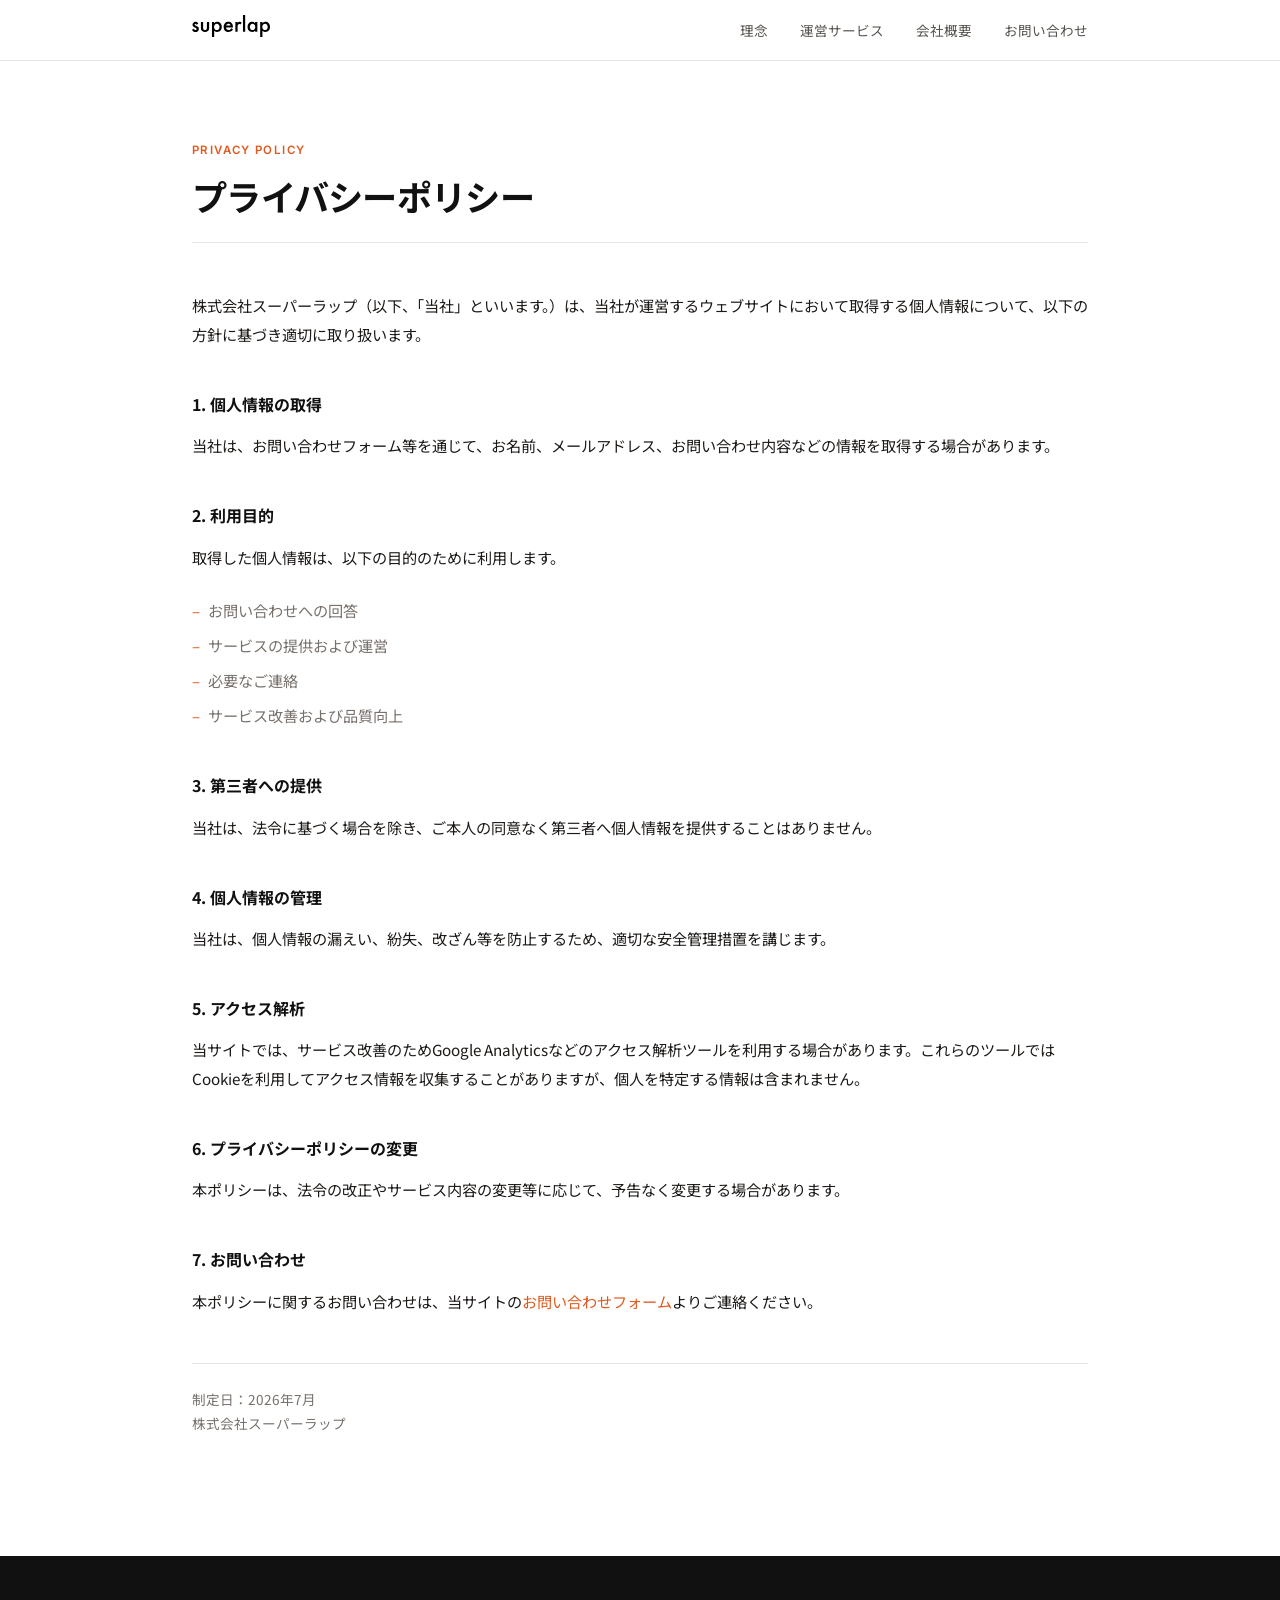
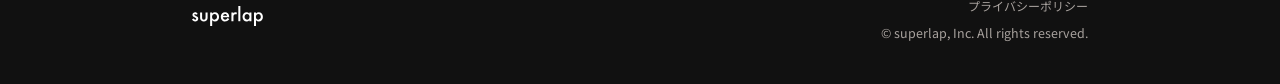
==== privacy.html @ c79fe544 "Add privacy policy page and footer link - privacy.html 新規作成（既存デザインと統一、スマホ対応） - ページタイトル: プライバシーポリシー |" ====
<!DOCTYPE html>
<html lang="ja">
<head>
<meta charset="UTF-8">
<meta name="viewport" content="width=device-width, initial-scale=1.0">
<title>プライバシーポリシー | スーパーラップ</title>
<link rel="icon" href="/favicon.ico" sizes="48x48">
<link rel="icon" type="image/svg+xml" href="assets/logo/superlap_favicon.svg">
<link rel="icon" type="image/png" sizes="32x32" href="/favicon-32x32.png">
<link rel="apple-touch-icon" href="/apple-touch-icon.png">
<style>
  @import url('https://fonts.googleapis.com/css2?family=Noto+Sans+JP:wght@400;500;700&family=Inter:wght@400;500;600;700&display=swap');

  *, *::before, *::after { margin: 0; padding: 0; box-sizing: border-box; }

  :root {
    --black: #111111;
    --white: #ffffff;
    --off-white: #f7f7f5;
    --orange: #e05a1e;
    --orange-light: #f5f0ec;
    --gray-100: #f5f5f4;
    --gray-200: #e7e5e4;
    --gray-400: #a8a29e;
    --gray-600: #57534e;
    --gray-800: #292524;
    --text: #1c1917;
    --text-muted: #78716c;
    --border: #e7e5e4;
    --max-width: 960px;
    --gutter: 2rem;
  }

  html { scroll-behavior: smooth; }

  body {
    font-family: 'Noto Sans JP', 'Inter', sans-serif;
    background: var(--white);
    color: var(--text);
    line-height: 1.7;
    -webkit-font-smoothing: antialiased;
  }

  /* ========== NAV ========== */
  nav {
    position: sticky;
    top: 0;
    z-index: 100;
    background: rgba(255,255,255,0.95);
    backdrop-filter: blur(8px);
    border-bottom: 1px solid var(--border);
  }
  .nav-inner {
    max-width: var(--max-width);
    margin: 0 auto;
    padding: 0 var(--gutter);
    height: 60px;
    display: flex;
    align-items: center;
    justify-content: space-between;
  }
  .nav-logo {
    font-family: 'Inter', sans-serif;
    font-weight: 700;
    font-size: 1rem;
    letter-spacing: 0.05em;
    color: var(--black);
    text-decoration: none;
  }
  .nav-links {
    display: flex;
    gap: 2rem;
    list-style: none;
  }
  .nav-links a {
    font-size: 0.85rem;
    color: var(--gray-600);
    text-decoration: none;
    transition: color 0.15s;
  }
  .nav-links a:hover { color: var(--black); }

  /* ========== HERO ========== */
  .hero {
    background: var(--off-white);
    border-bottom: 1px solid var(--border);
    padding: 6rem 0;
  }
  .hero-inner {
    max-width: var(--max-width);
    margin: 0 auto;
    padding: 0 var(--gutter);
  }
  .hero-eyebrow {
    display: inline-block;
    font-family: 'Inter', sans-serif;
    font-size: 0.75rem;
    font-weight: 600;
    letter-spacing: 0.12em;
    text-transform: uppercase;
    color: var(--orange);
    margin-bottom: 1.5rem;
  }
  .hero-title {
    font-size: clamp(1.8rem, 4.05vw, 2.88rem);
    font-weight: 700;
    line-height: 1.25;
    letter-spacing: -0.02em;
    color: var(--black);
    margin-bottom: 1.5rem;
    max-width: 640px;
  }
  .hero-body {
    font-size: 1rem;
    color: var(--text-muted);
    line-height: 1.85;
    max-width: 560px;
  }
  .hero-body p + p { margin-top: 0.75rem; }

  /* ========== SECTION BASE ========== */
  .section {
    padding: 6rem 0;
    border-bottom: 1px solid var(--border);
  }
  .section-inner {
    max-width: var(--max-width);
    margin: 0 auto;
    padding: 0 var(--gutter);
  }
  .section-eyebrow {
    font-family: 'Inter', sans-serif;
    font-size: 0.72rem;
    font-weight: 600;
    letter-spacing: 0.12em;
    text-transform: uppercase;
    color: var(--orange);
    margin-bottom: 0.75rem;
  }
  .section-title {
    font-size: clamp(1.5rem, 3vw, 2.2rem);
    font-weight: 700;
    letter-spacing: -0.02em;
    line-height: 1.3;
    color: var(--black);
    margin-bottom: 3rem;
  }

  /* ========== PHILOSOPHY ========== */
  .philosophy { background: var(--white); }
  .mvv-list {
    display: grid;
    grid-template-columns: repeat(3, 1fr);
    gap: 2px;
    background: var(--border);
    border: 1px solid var(--border);
  }
  .mvv-item {
    background: var(--white);
    padding: 2rem;
  }
  .mvv-label {
    font-family: 'Inter', sans-serif;
    font-size: 0.72rem;
    font-weight: 600;
    letter-spacing: 0.12em;
    text-transform: uppercase;
    color: var(--orange);
    margin-bottom: 0.75rem;
  }
  .mvv-text {
    font-size: 0.95rem;
    font-weight: 500;
    color: var(--text);
    line-height: 1.75;
  }

  /* ========== SERVICES ========== */
  .services { background: var(--off-white); }

  /* Main card — Anymany */
  .main-service-logo { margin-bottom: 1.2rem; }
  .past-card-logo {
    margin-bottom: 0.6rem;
    height: 48px;
    display: flex;
    align-items: flex-end;
  }

  .main-service {
    background: var(--white);
    border: 1px solid var(--border);
    border-left: 3px solid var(--orange);
    padding: 2.5rem;
    margin-bottom: 3rem;
    overflow: hidden;
  }
  .main-service-label {
    font-family: 'Inter', sans-serif;
    font-size: 0.72rem;
    font-weight: 600;
    letter-spacing: 0.12em;
    text-transform: uppercase;
    color: var(--orange);
    margin-bottom: 1rem;
  }
  .main-service-title {
    font-size: 1.5rem;
    font-weight: 700;
    color: var(--black);
    line-height: 1.3;
    margin-bottom: 1rem;
  }
  .main-service-body {
    font-size: 0.95rem;
    color: var(--text-muted);
    line-height: 1.85;
    max-width: 600px;
    margin-bottom: 1.5rem;
  }
  .link-arrow {
    display: inline-flex;
    align-items: center;
    gap: 0.4rem;
    font-family: 'Inter', sans-serif;
    font-size: 0.85rem;
    font-weight: 600;
    color: var(--orange);
    text-decoration: none;
    transition: gap 0.15s;
  }
  .link-arrow:hover { gap: 0.7rem; }
  .link-arrow::after { content: '→'; }

  /* Past projects */
  .past-heading {
    font-family: 'Inter', sans-serif;
    font-size: 0.72rem;
    font-weight: 600;
    letter-spacing: 0.12em;
    text-transform: uppercase;
    color: var(--gray-400);
    margin-bottom: 1rem;
    padding-top: 0.5rem;
    border-top: 1px solid var(--border);
  }
  .past-grid {
    display: grid;
    grid-template-columns: repeat(3, 1fr);
    gap: 1px;
    background: var(--border);
    border: 1px solid var(--border);
    width: 100%;
    overflow: hidden;
  }
  .past-card {
    background: var(--white);
    padding: 1.5rem;
    overflow: hidden;
    min-width: 0;
  }
  .past-card-label {
    font-family: 'Inter', sans-serif;
    font-size: 0.68rem;
    font-weight: 600;
    letter-spacing: 0.1em;
    text-transform: uppercase;
    color: var(--gray-400);
    margin-bottom: 0.4rem;
  }
  .past-card-title {
    font-size: 0.95rem;
    font-weight: 600;
    color: var(--gray-600);
    line-height: 1.4;
    margin-bottom: 0.6rem;
  }
  .past-card-body {
    font-size: 0.82rem;
    color: var(--gray-400);
    line-height: 1.75;
    margin-bottom: 1rem;
    min-height: 2.9rem;
  }
  .link-muted {
    font-family: 'Inter', sans-serif;
    font-size: 0.78rem;
    font-weight: 500;
    color: var(--gray-400);
    text-decoration: none;
    transition: color 0.15s;
  }
  .link-muted:hover { color: var(--gray-600); }
  .link-muted::after { content: ' →'; }

  /* ========== COMPANY ========== */
  .company { background: var(--white); }
  .company-layout {
    display: grid;
    grid-template-columns: 200px 1fr;
    gap: 4rem;
    align-items: start;
  }
  .company-side {
    position: sticky;
    top: 80px;
  }
  .company-side-title {
    font-size: 1.1rem;
    font-weight: 700;
    color: var(--black);
  }
  .company-table {
    width: 100%;
    border-collapse: collapse;
  }
  .company-table tr {
    border-bottom: 1px solid var(--border);
  }
  .company-table td {
    padding: 1rem 0;
    font-size: 0.9rem;
    line-height: 1.75;
    vertical-align: top;
  }
  .company-table td:first-child {
    width: 140px;
    color: var(--text-muted);
    font-size: 0.82rem;
    padding-right: 1rem;
  }

  /* ========== CONTACT ========== */
  .contact { background: var(--off-white); }
  .contact-layout {
    display: grid;
    grid-template-columns: 1fr 1.4fr;
    gap: 4rem;
    align-items: start;
  }
  .contact-lead {
    font-size: 0.95rem;
    color: var(--text-muted);
    line-height: 1.85;
    margin-top: 0.5rem;
  }
  .contact-form {
    display: flex;
    flex-direction: column;
    gap: 1.2rem;
  }
  .form-row { display: grid; grid-template-columns: 1fr 1fr; gap: 1rem; }
  .form-group { display: flex; flex-direction: column; gap: 0.4rem; }
  .form-group label {
    font-size: 0.78rem;
    font-weight: 500;
    color: var(--gray-600);
  }
  .form-group input,
  .form-group textarea {
    background: var(--white);
    border: 1px solid var(--border);
    color: var(--text);
    padding: 0.75rem 1rem;
    font-family: 'Noto Sans JP', sans-serif;
    font-size: 0.9rem;
    outline: none;
    border-radius: 4px;
    transition: border-color 0.15s;
    width: 100%;
  }
  .form-group input:focus,
  .form-group textarea:focus {
    border-color: var(--orange);
  }
  .form-group textarea { resize: vertical; min-height: 120px; }
  .form-notice {
    font-size: 0.78rem;
    color: var(--gray-400);
    line-height: 1.7;
  }
  .form-submit {
    background: var(--orange);
    color: white;
    border: none;
    padding: 0.85rem 2rem;
    font-family: 'Inter', sans-serif;
    font-size: 0.85rem;
    font-weight: 600;
    border-radius: 4px;
    cursor: pointer;
    transition: background 0.15s;
    width: 100%;
  }
  .form-submit:hover { background: #c94d1a; }
  .form-success {
    display: none;
    background: #f0fdf4;
    border: 1px solid #bbf7d0;
    color: #166534;
    font-size: 0.9rem;
    text-align: center;
    padding: 1.5rem;
    border-radius: 4px;
  }

  /* ========== FOOTER ========== */
  footer {
    background: var(--black);
    padding: 2.5rem 0;
  }
  .footer-inner {
    max-width: var(--max-width);
    margin: 0 auto;
    padding: 0 var(--gutter);
    display: flex;
    align-items: center;
    justify-content: space-between;
  }
  .footer-logo {
    font-family: 'Inter', sans-serif;
    font-weight: 700;
    font-size: 0.9rem;
    letter-spacing: 0.05em;
    color: var(--white);
  }
  .footer-copy {
    font-size: 0.78rem;
    color: var(--gray-400);
  }
  .footer-right {
    display: flex;
    flex-direction: column;
    align-items: flex-end;
    gap: 0.4rem;
  }
  .footer-privacy {
    font-size: 0.75rem;
    color: var(--gray-400);
    text-decoration: none;
    transition: color 0.15s;
  }
  .footer-privacy:hover { color: var(--white); }

  /* ========== FADE IN ========== */
  .fade-in {
    opacity: 0;
    transform: translateY(16px);
    transition: opacity 0.6s ease, transform 0.6s ease;
  }
  .fade-in.visible {
    opacity: 1;
    transform: translateY(0);
  }

  /* ========== RESPONSIVE ========== */
  /* ========== HAMBURGER ========== */
  .hamburger {
    display: none;
    flex-direction: column;
    justify-content: center;
    gap: 5px;
    width: 36px;
    height: 36px;
    background: none;
    border: none;
    cursor: pointer;
    padding: 4px;
  }
  .hamburger span {
    display: block;
    width: 22px;
    height: 2px;
    background: var(--black);
    border-radius: 1px;
    transition: opacity 0.2s, transform 0.2s;
    transform-origin: center;
  }
  .hamburger.open span:nth-child(1) { transform: translateY(7px) rotate(45deg); }
  .hamburger.open span:nth-child(2) { opacity: 0; }
  .hamburger.open span:nth-child(3) { transform: translateY(-7px) rotate(-45deg); }

  .mobile-menu {
    display: none;
    position: absolute;
    top: 60px;
    left: 0;
    right: 0;
    background: var(--white);
    border-bottom: 1px solid var(--border);
    box-shadow: 0 4px 12px rgba(0,0,0,0.06);
    z-index: 99;
  }
  .mobile-menu.open { display: block; }
  .mobile-menu ul {
    list-style: none;
    padding: 0.5rem 0;
  }
  .mobile-menu ul li a {
    display: block;
    padding: 0.9rem 2rem;
    font-size: 0.9rem;
    color: var(--text);
    text-decoration: none;
    border-bottom: 1px solid var(--border);
    transition: background 0.1s;
  }
  .mobile-menu ul li:last-child a { border-bottom: none; }
  .mobile-menu ul li a:hover { background: var(--gray-100); }

  @media (max-width: 768px) {
    :root { --gutter: 1.25rem; }
    .nav-links { display: none; }
    .hamburger { display: flex; }
    .hero { padding: 4rem 0; }
    .section { padding: 4rem 0; }
    .mvv-list { grid-template-columns: 1fr; }
    .past-grid { grid-template-columns: 1fr; }
    .company-layout { grid-template-columns: 1fr; gap: 2rem; }
    .company-side { position: static; }
    .contact-layout { grid-template-columns: 1fr; gap: 2rem; }
    .form-row { grid-template-columns: 1fr; }
    .footer-inner { flex-direction: column; gap: 0.75rem; text-align: center; }
  }

  /* ========== PRIVACY PAGE ========== */
  .privacy-section {
    background: var(--white);
    padding: 5rem 0 6rem;
  }
  .privacy-inner {
    max-width: var(--max-width);
    margin: 0 auto;
    padding: 0 var(--gutter);
  }
  .privacy-eyebrow {
    font-family: 'Inter', sans-serif;
    font-size: 0.72rem;
    font-weight: 600;
    letter-spacing: 0.12em;
    text-transform: uppercase;
    color: var(--orange);
    margin-bottom: 0.75rem;
  }
  .privacy-title {
    font-size: clamp(1.5rem, 3vw, 2.2rem);
    font-weight: 700;
    letter-spacing: -0.02em;
    line-height: 1.3;
    color: var(--black);
    margin-bottom: 3rem;
    padding-bottom: 1.5rem;
    border-bottom: 1px solid var(--border);
  }
  .privacy-body {
    font-size: 0.95rem;
    line-height: 1.9;
    color: var(--text);
  }
  .privacy-body p {
    margin-bottom: 1.5rem;
  }
  .privacy-body h2 {
    font-size: 1rem;
    font-weight: 700;
    color: var(--black);
    margin-top: 2.5rem;
    margin-bottom: 0.75rem;
  }
  .privacy-body ul {
    list-style: none;
    padding-left: 0;
    margin-bottom: 1.5rem;
  }
  .privacy-body ul li {
    padding-left: 1rem;
    position: relative;
    margin-bottom: 0.4rem;
    color: var(--text-muted);
  }
  .privacy-body ul li::before {
    content: '–';
    position: absolute;
    left: 0;
    color: var(--orange);
  }
  .privacy-footer-note {
    margin-top: 3rem;
    padding-top: 1.5rem;
    border-top: 1px solid var(--border);
    font-size: 0.85rem;
    color: var(--text-muted);
    line-height: 1.75;
  }

</style>

</head>
<body>

<nav>
  <div class="nav-inner">
    <a href="index.html" class="nav-logo">
      <svg xmlns="http://www.w3.org/2000/svg" viewBox="0 0 166.44 46.94" height="22" aria-label="superlap">
        <path d="M13.37,18.64l-3.93,2.09c-.62-1.27-1.39-1.9-2.31-1.9-.44,0-.81.15-1.12.43-.31.29-.46.66-.46,1.11,0,.79.92,1.57,2.75,2.35,2.52,1.09,4.22,2.09,5.1,3,.88.92,1.31,2.15,1.31,3.7,0,1.99-.73,3.65-2.2,4.99-1.42,1.27-3.15,1.9-5.16,1.9-3.46,0-5.9-1.69-7.34-5.06l4.06-1.88c.56.99,1,1.61,1.29,1.88.58.54,1.27.8,2.07.8,1.61,0,2.41-.73,2.41-2.2,0-.85-.62-1.64-1.86-2.37-.48-.24-.96-.47-1.44-.7-.48-.23-.97-.46-1.46-.7-1.38-.68-2.36-1.35-2.92-2.03-.72-.86-1.08-1.97-1.08-3.32,0-1.79.61-3.27,1.84-4.44,1.25-1.17,2.78-1.76,4.57-1.76,2.64,0,4.6,1.36,5.88,4.08Z"/><path d="M23.74,15.13v11.83c0,3.41,1.35,5.12,4.04,5.12s4.04-1.71,4.04-5.12v-11.83h4.76v11.93c0,1.65-.21,3.07-.61,4.27-.4,1.07-1.08,2.04-2.05,2.9-1.61,1.4-3.65,2.09-6.13,2.09s-4.51-.7-6.11-2.09c-.99-.86-1.69-1.83-2.09-2.9-.4-.96-.59-2.38-.59-4.27v-11.93h4.76Z"/><path d="M47.34,46.94h-4.76V15.13h4.76v2.24c1.88-1.88,4-2.81,6.39-2.81,2.83,0,5.17,1.04,7,3.13,1.86,2.07,2.79,4.69,2.79,7.85s-.92,5.66-2.77,7.72c-1.83,2.04-4.15,3.07-6.94,3.07-2.41,0-4.57-.97-6.47-2.9v13.52ZM58.66,25.55c0-1.97-.54-3.58-1.61-4.82-1.09-1.25-2.45-1.88-4.1-1.88-1.75,0-3.17.61-4.25,1.82-1.09,1.21-1.63,2.81-1.63,4.78s.54,3.53,1.63,4.78c1.07,1.23,2.48,1.84,4.23,1.84,1.65,0,3.01-.62,4.08-1.86,1.1-1.24,1.65-2.79,1.65-4.65Z"/><path d="M87.33,26.55h-14.77c.13,1.69.68,3.04,1.65,4.04.97.99,2.22,1.48,3.74,1.48,1.18,0,2.17-.28,2.94-.85.76-.56,1.63-1.61,2.6-3.13l4.02,2.24c-.62,1.06-1.28,1.96-1.97,2.72-.69.75-1.43,1.38-2.22,1.86s-1.64.84-2.56,1.07-1.91.34-2.98.34c-3.08,0-5.54-.99-7.4-2.96-1.86-1.99-2.79-4.63-2.79-7.91s.9-5.9,2.71-7.91c1.82-1.99,4.23-2.98,7.24-2.98s5.43.97,7.19,2.9c1.75,1.92,2.62,4.58,2.62,7.98l-.02,1.12ZM82.44,22.66c-.66-2.54-2.26-3.81-4.8-3.81-.58,0-1.12.09-1.63.26-.51.18-.97.43-1.39.76s-.77.73-1.07,1.2c-.3.47-.52.99-.68,1.59h9.56Z"/><path d="M92.53,15.13h4.76v1.84c.87-.92,1.65-1.54,2.33-1.88.69-.35,1.51-.53,2.45-.53,1.25,0,2.57.41,3.93,1.23l-2.18,4.36c-.9-.65-1.78-.97-2.64-.97-2.6,0-3.89,1.96-3.89,5.88v10.68h-4.76V15.13Z"/><path d="M113.49,0v35.73h-4.76V0h4.76Z"/><path d="M134.71,15.13h4.78v20.6h-4.78v-2.16c-1.96,1.83-4.07,2.75-6.33,2.75-2.85,0-5.2-1.03-7.07-3.09-1.85-2.1-2.77-4.72-2.77-7.87s.92-5.66,2.77-7.72,4.16-3.09,6.94-3.09c2.4,0,4.55.99,6.45,2.96v-2.39ZM123.42,25.36c0,1.97.53,3.58,1.59,4.82,1.09,1.26,2.45,1.88,4.1,1.88,1.76,0,3.19-.61,4.27-1.82,1.08-1.25,1.63-2.85,1.63-4.78s-.54-3.53-1.63-4.78c-1.09-1.23-2.5-1.84-4.23-1.84-1.64,0-3,.62-4.1,1.86-1.09,1.26-1.63,2.81-1.63,4.65Z"/><path d="M150.26,46.94h-4.76V15.13h4.76v2.24c1.88-1.88,4-2.81,6.39-2.81,2.83,0,5.17,1.04,7,3.13,1.86,2.07,2.79,4.69,2.79,7.85s-.92,5.66-2.77,7.72c-1.83,2.04-4.15,3.07-6.94,3.07-2.41,0-4.57-.97-6.47-2.9v13.52ZM161.58,25.55c0-1.97-.54-3.58-1.61-4.82-1.09-1.25-2.45-1.88-4.1-1.88-1.75,0-3.17.61-4.25,1.82-1.09,1.21-1.63,2.81-1.63,4.78s.54,3.53,1.63,4.78c1.07,1.23,2.48,1.84,4.23,1.84,1.65,0,3.01-.62,4.08-1.86,1.1-1.24,1.65-2.79,1.65-4.65Z"/>
      </svg>
    </a>
    <ul class="nav-links">
      <li><a href="index.html#philosophy">理念</a></li>
      <li><a href="index.html#services">運営サービス</a></li>
      <li><a href="index.html#company">会社概要</a></li>
      <li><a href="index.html#contact">お問い合わせ</a></li>
    </ul>
    <button class="hamburger" id="hamburger" aria-label="メニュー" aria-expanded="false">
      <span></span><span></span><span></span>
    </button>
  </div>
  <div class="mobile-menu" id="mobileMenu">
    <ul>
      <li><a href="index.html#philosophy">理念</a></li>
      <li><a href="index.html#services">運営サービス</a></li>
      <li><a href="index.html#company">会社概要</a></li>
      <li><a href="index.html#contact">お問い合わせ</a></li>
    </ul>
  </div>
</nav>


<main class="privacy-section">
  <div class="privacy-inner">
    <div class="privacy-eyebrow">Privacy Policy</div>
    <h1 class="privacy-title">プライバシーポリシー</h1>
    <div class="privacy-body">
      <p>株式会社スーパーラップ（以下、「当社」といいます。）は、当社が運営するウェブサイトにおいて取得する個人情報について、以下の方針に基づき適切に取り扱います。</p>

      <h2>1. 個人情報の取得</h2>
      <p>当社は、お問い合わせフォーム等を通じて、お名前、メールアドレス、お問い合わせ内容などの情報を取得する場合があります。</p>

      <h2>2. 利用目的</h2>
      <p>取得した個人情報は、以下の目的のために利用します。</p>
      <ul>
        <li>お問い合わせへの回答</li>
        <li>サービスの提供および運営</li>
        <li>必要なご連絡</li>
        <li>サービス改善および品質向上</li>
      </ul>

      <h2>3. 第三者への提供</h2>
      <p>当社は、法令に基づく場合を除き、ご本人の同意なく第三者へ個人情報を提供することはありません。</p>

      <h2>4. 個人情報の管理</h2>
      <p>当社は、個人情報の漏えい、紛失、改ざん等を防止するため、適切な安全管理措置を講じます。</p>

      <h2>5. アクセス解析</h2>
      <p>当サイトでは、サービス改善のためGoogle Analyticsなどのアクセス解析ツールを利用する場合があります。これらのツールではCookieを利用してアクセス情報を収集することがありますが、個人を特定する情報は含まれません。</p>

      <h2>6. プライバシーポリシーの変更</h2>
      <p>本ポリシーは、法令の改正やサービス内容の変更等に応じて、予告なく変更する場合があります。</p>

      <h2>7. お問い合わせ</h2>
      <p>本ポリシーに関するお問い合わせは、当サイトの<a href="index.html#contact" style="color:var(--orange);text-decoration:none;">お問い合わせフォーム</a>よりご連絡ください。</p>

      <div class="privacy-footer-note">
        <p>制定日：2026年7月<br>株式会社スーパーラップ</p>
      </div>
    </div>
  </div>
</main>

<footer>
  <div class="footer-inner">
    <span class="footer-logo">
      <svg xmlns="http://www.w3.org/2000/svg" viewBox="0 0 166.44 46.94" height="20" aria-label="superlap" style="fill:#ffffff">
        <path d="M13.37,18.64l-3.93,2.09c-.62-1.27-1.39-1.9-2.31-1.9-.44,0-.81.15-1.12.43-.31.29-.46.66-.46,1.11,0,.79.92,1.57,2.75,2.35,2.52,1.09,4.22,2.09,5.1,3,.88.92,1.31,2.15,1.31,3.7,0,1.99-.73,3.65-2.2,4.99-1.42,1.27-3.15,1.9-5.16,1.9-3.46,0-5.9-1.69-7.34-5.06l4.06-1.88c.56.99,1,1.61,1.29,1.88.58.54,1.27.8,2.07.8,1.61,0,2.41-.73,2.41-2.2,0-.85-.62-1.64-1.86-2.37-.48-.24-.96-.47-1.44-.7-.48-.23-.97-.46-1.46-.7-1.38-.68-2.36-1.35-2.92-2.03-.72-.86-1.08-1.97-1.08-3.32,0-1.79.61-3.27,1.84-4.44,1.25-1.17,2.78-1.76,4.57-1.76,2.64,0,4.6,1.36,5.88,4.08Z"/><path d="M23.74,15.13v11.83c0,3.41,1.35,5.12,4.04,5.12s4.04-1.71,4.04-5.12v-11.83h4.76v11.93c0,1.65-.21,3.07-.61,4.27-.4,1.07-1.08,2.04-2.05,2.9-1.61,1.4-3.65,2.09-6.13,2.09s-4.51-.7-6.11-2.09c-.99-.86-1.69-1.83-2.09-2.9-.4-.96-.59-2.38-.59-4.27v-11.93h4.76Z"/><path d="M47.34,46.94h-4.76V15.13h4.76v2.24c1.88-1.88,4-2.81,6.39-2.81,2.83,0,5.17,1.04,7,3.13,1.86,2.07,2.79,4.69,2.79,7.85s-.92,5.66-2.77,7.72c-1.83,2.04-4.15,3.07-6.94,3.07-2.41,0-4.57-.97-6.47-2.9v13.52ZM58.66,25.55c0-1.97-.54-3.58-1.61-4.82-1.09-1.25-2.45-1.88-4.1-1.88-1.75,0-3.17.61-4.25,1.82-1.09,1.21-1.63,2.81-1.63,4.78s.54,3.53,1.63,4.78c1.07,1.23,2.48,1.84,4.23,1.84,1.65,0,3.01-.62,4.08-1.86,1.1-1.24,1.65-2.79,1.65-4.65Z"/><path d="M87.33,26.55h-14.77c.13,1.69.68,3.04,1.65,4.04.97.99,2.22,1.48,3.74,1.48,1.18,0,2.17-.28,2.94-.85.76-.56,1.63-1.61,2.6-3.13l4.02,2.24c-.62,1.06-1.28,1.96-1.97,2.72-.69.75-1.43,1.38-2.22,1.86s-1.64.84-2.56,1.07-1.91.34-2.98.34c-3.08,0-5.54-.99-7.4-2.96-1.86-1.99-2.79-4.63-2.79-7.91s.9-5.9,2.71-7.91c1.82-1.99,4.23-2.98,7.24-2.98s5.43.97,7.19,2.9c1.75,1.92,2.62,4.58,2.62,7.98l-.02,1.12ZM82.44,22.66c-.66-2.54-2.26-3.81-4.8-3.81-.58,0-1.12.09-1.63.26-.51.18-.97.43-1.39.76s-.77.73-1.07,1.2c-.3.47-.52.99-.68,1.59h9.56Z"/><path d="M92.53,15.13h4.76v1.84c.87-.92,1.65-1.54,2.33-1.88.69-.35,1.51-.53,2.45-.53,1.25,0,2.57.41,3.93,1.23l-2.18,4.36c-.9-.65-1.78-.97-2.64-.97-2.6,0-3.89,1.96-3.89,5.88v10.68h-4.76V15.13Z"/><path d="M113.49,0v35.73h-4.76V0h4.76Z"/><path d="M134.71,15.13h4.78v20.6h-4.78v-2.16c-1.96,1.83-4.07,2.75-6.33,2.75-2.85,0-5.2-1.03-7.07-3.09-1.85-2.1-2.77-4.72-2.77-7.87s.92-5.66,2.77-7.72,4.16-3.09,6.94-3.09c2.4,0,4.55.99,6.45,2.96v-2.39ZM123.42,25.36c0,1.97.53,3.58,1.59,4.82,1.09,1.26,2.45,1.88,4.1,1.88,1.76,0,3.19-.61,4.27-1.82,1.08-1.25,1.63-2.85,1.63-4.78s-.54-3.53-1.63-4.78c-1.09-1.23-2.5-1.84-4.23-1.84-1.64,0-3,.62-4.1,1.86-1.09,1.26-1.63,2.81-1.63,4.65Z"/><path d="M150.26,46.94h-4.76V15.13h4.76v2.24c1.88-1.88,4-2.81,6.39-2.81,2.83,0,5.17,1.04,7,3.13,1.86,2.07,2.79,4.69,2.79,7.85s-.92,5.66-2.77,7.72c-1.83,2.04-4.15,3.07-6.94,3.07-2.41,0-4.57-.97-6.47-2.9v13.52ZM161.58,25.55c0-1.97-.54-3.58-1.61-4.82-1.09-1.25-2.45-1.88-4.1-1.88-1.75,0-3.17.61-4.25,1.82-1.09,1.21-1.63,2.81-1.63,4.78s.54,3.53,1.63,4.78c1.07,1.23,2.48,1.84,4.23,1.84,1.65,0,3.01-.62,4.08-1.86,1.1-1.24,1.65-2.79,1.65-4.65Z"/>
      </svg>
    </span>
    <div class="footer-right">
      <a href="privacy.html" class="footer-privacy">プライバシーポリシー</a>
      <span class="footer-copy">© superlap, Inc. All rights reserved.</span>
    </div>
  </div>
</footer>


<script>
</script>
</body>
</html>
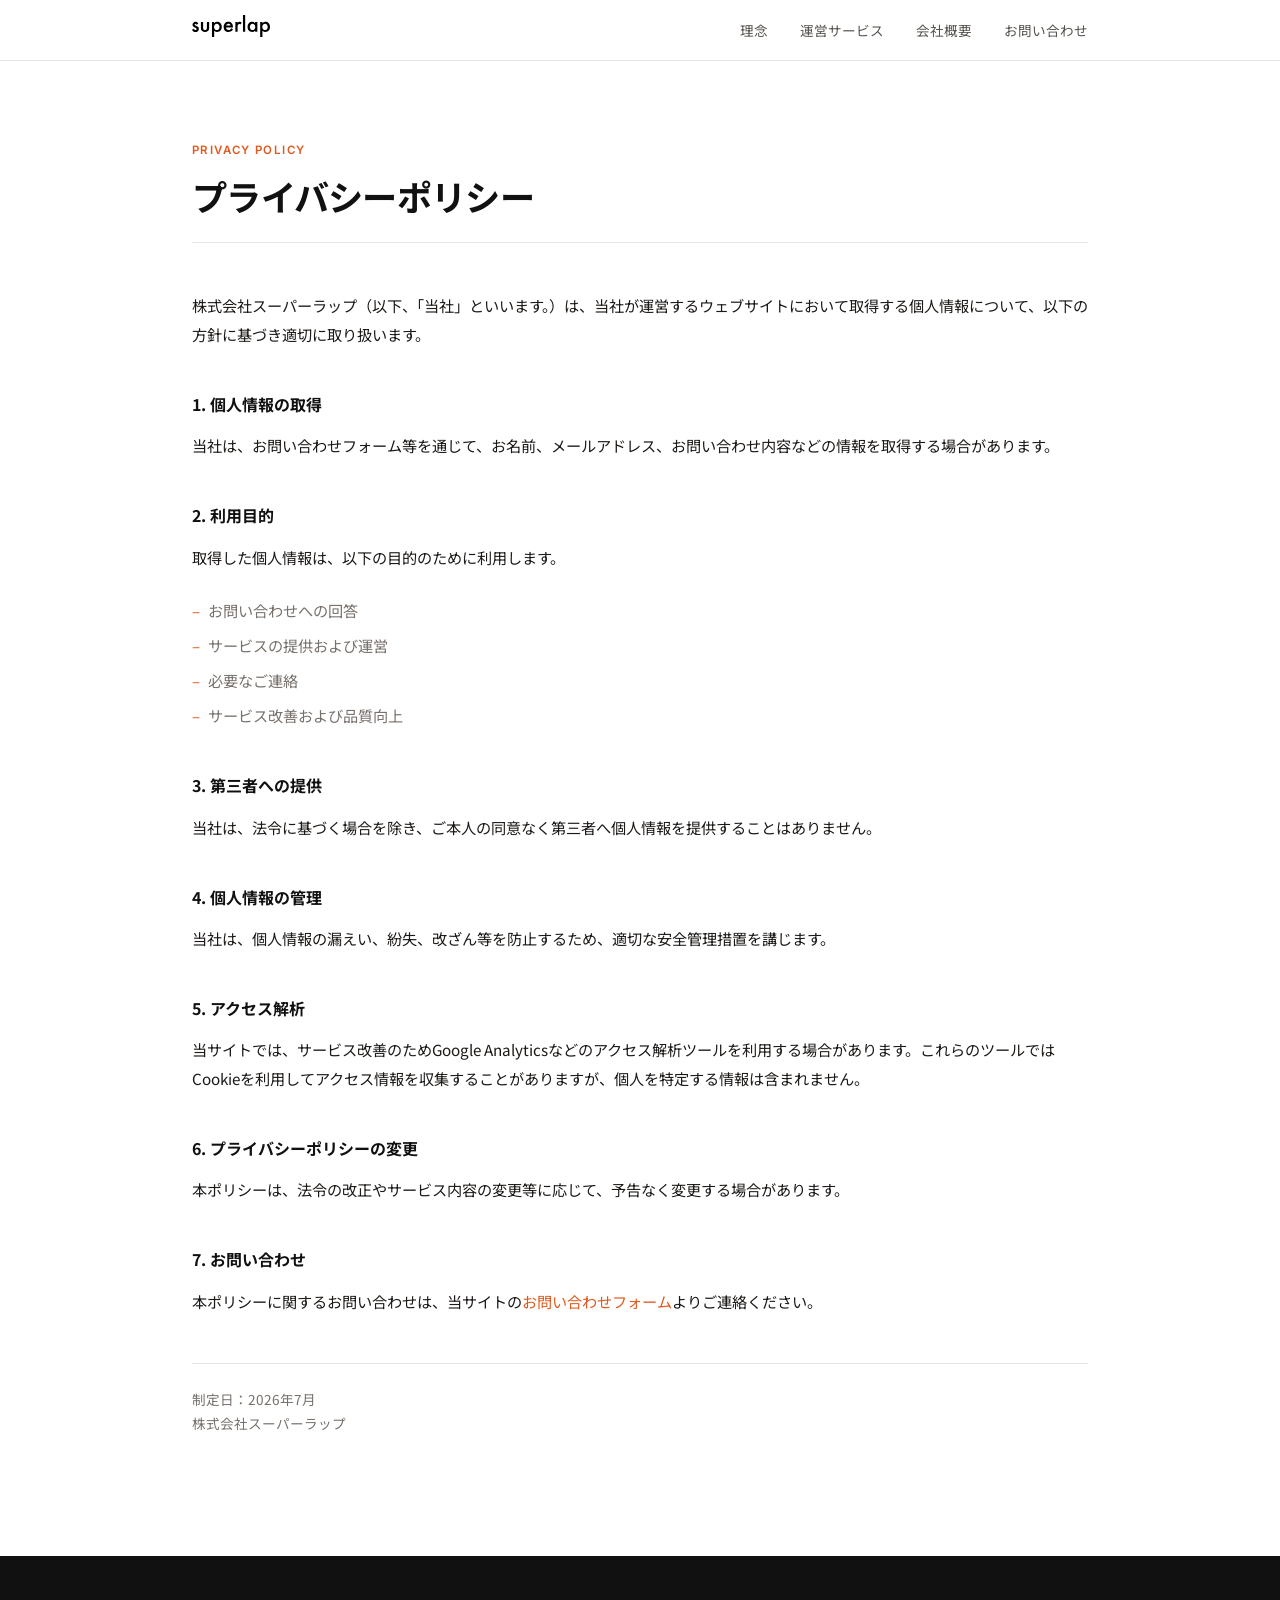
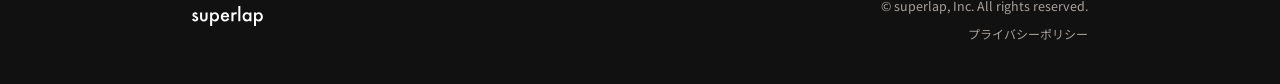
==== commit 7f549b9d: "Fix footer order: copyright above, privacy policy below Co-Authored-By: Claude Sonnet 4.6 <noreply@a" ====
--- a/privacy.html
+++ b/privacy.html
@@ -675,8 +675,8 @@
       </svg>
     </span>
     <div class="footer-right">
+      <span class="footer-copy">© superlap, Inc. All rights reserved.</span>
       <a href="privacy.html" class="footer-privacy">プライバシーポリシー</a>
-      <span class="footer-copy">© superlap, Inc. All rights reserved.</span>
     </div>
   </div>
 </footer>
